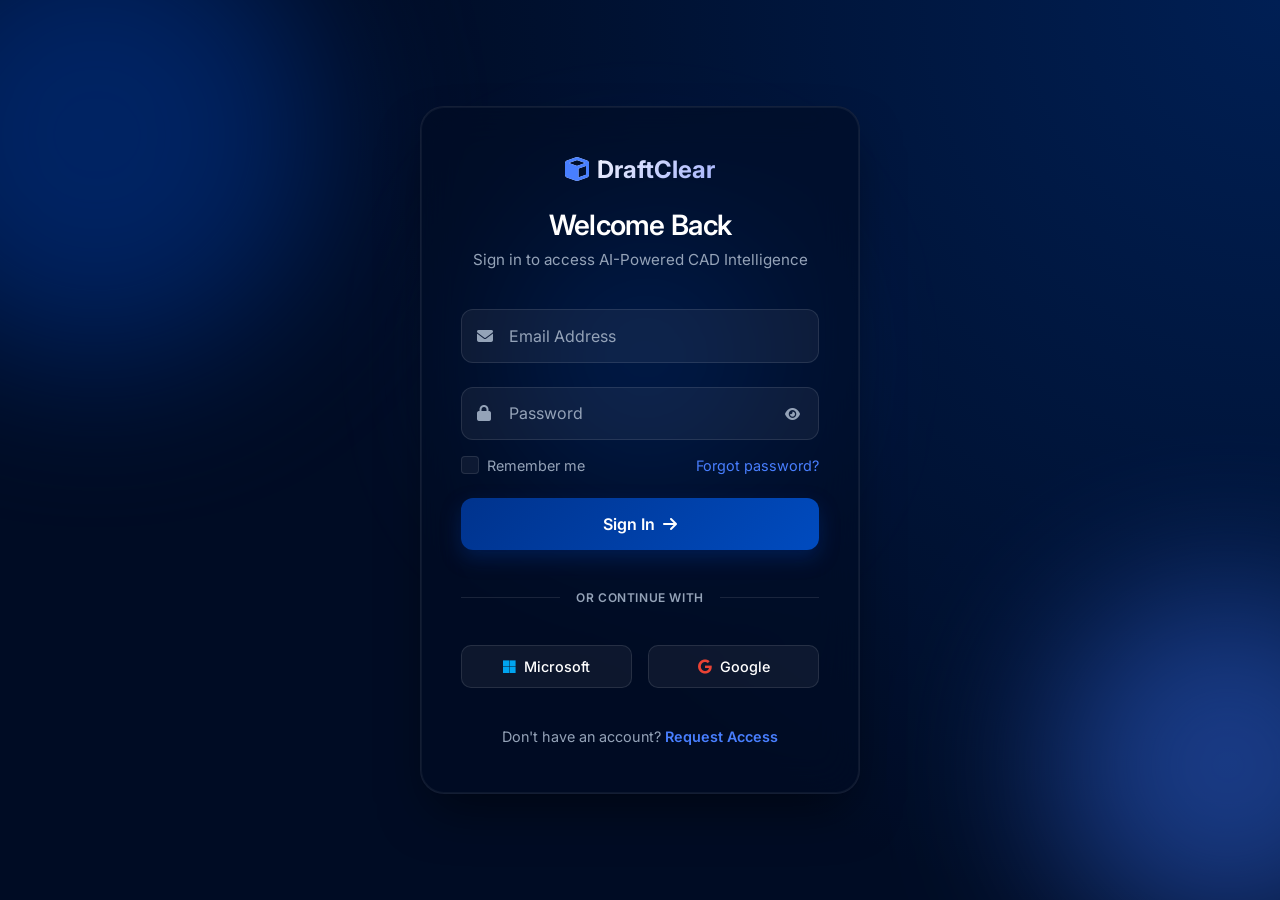
==== frontend/login.html @ b4e1c294 "Update frontend, API, orchestrator, converters, and add login page and tests Co-authored-by: Copilot" ====
<!DOCTYPE html>
<html lang="en">
<head>
    <meta charset="UTF-8">
    <meta name="viewport" content="width=device-width, initial-scale=1.0">
    <title>DraftClear - Login</title>
    <!-- Google Fonts -->
    <link href="https://fonts.googleapis.com/css2?family=Inter:wght@300;400;500;600;700&display=swap" rel="stylesheet">
    <!-- Font Awesome -->
    <link rel="stylesheet" href="https://cdnjs.cloudflare.com/ajax/libs/font-awesome/6.4.0/css/all.min.css">
    <link rel="stylesheet" href="login.css">
</head>
<body>
    <div class="login-wrapper">
        <div class="background-elements">
            <div class="shape shape-1"></div>
            <div class="shape shape-2"></div>
            <div class="shape shape-3"></div>
        </div>
        
        <div class="login-container">
            <div class="login-header">
                <div class="logo">
                    <i class="fas fa-cube"></i> DraftClear
                </div>
                <h2>Welcome Back</h2>
                <p>Sign in to access AI-Powered CAD Intelligence</p>
            </div>
            
            <form class="login-form" onsubmit="event.preventDefault(); window.location.href='index.html';">
                <div class="input-group">
                    <div class="input-icon">
                        <i class="fas fa-envelope"></i>
                    </div>
                    <input type="email" id="email" required autocomplete="email">
                    <label for="email">Email Address</label>
                </div>
                
                <div class="input-group">
                    <div class="input-icon">
                        <i class="fas fa-lock"></i>
                    </div>
                    <input type="password" id="password" required autocomplete="current-password">
                    <label for="password">Password</label>
                    <button type="button" class="toggle-password" id="togglePassword">
                        <i class="fas fa-eye"></i>
                    </button>
                </div>
                
                <div class="form-actions">
                    <label class="remember-me">
                        <input type="checkbox">
                        <span class="checkmark"></span>
                        Remember me
                    </label>
                    <a href="#" class="forgot-password">Forgot password?</a>
                </div>
                
                <button type="submit" class="submit-btn">
                    <span>Sign In</span>
                    <i class="fas fa-arrow-right"></i>
                </button>
                
                <div class="divider">
                    <span>OR CONTINUE WITH</span>
                </div>
                
                <div class="social-login">
                    <button type="button" class="social-btn">
                        <i class="fab fa-microsoft"></i> Microsoft
                    </button>
                    <button type="button" class="social-btn">
                        <i class="fab fa-google"></i> Google
                    </button>
                </div>
            </form>
            
            <div class="login-footer">
                <p>Don't have an account? <a href="#">Request Access</a></p>
            </div>
        </div>
    </div>
    
    <script>
        // Simple password toggle logic
        document.getElementById('togglePassword').addEventListener('click', function() {
            const passwordInput = document.getElementById('password');
            const icon = this.querySelector('i');
            
            if (passwordInput.type === 'password') {
                passwordInput.type = 'text';
                icon.classList.remove('fa-eye');
                icon.classList.add('fa-eye-slash');
            } else {
                passwordInput.type = 'password';
                icon.classList.remove('fa-eye-slash');
                icon.classList.add('fa-eye');
            }
        });
    </script>
</body>
</html>
---- frontend/login.css ----
:root {
    --kpmg-blue: #00338D;
    --navy-blue: #001f54;
    --dark-navy: #000c24;
    --light-blue: #2B59C3;
    --accent-blue: #487fff;
    --text-primary: #ffffff;
    --text-secondary: #94a3b8;
    --bg-input: rgba(255, 255, 255, 0.05);
    --border-color: rgba(255, 255, 255, 0.1);
    --glass-bg: rgba(0, 12, 36, 0.6);
    --glass-border: rgba(255, 255, 255, 0.08);
}

* {
    margin: 0;
    padding: 0;
    box-sizing: border-box;
    font-family: 'Inter', sans-serif;
}

body {
    background-color: var(--dark-navy);
    color: var(--text-primary);
    min-height: 100vh;
    overflow: hidden;
    position: relative;
    display: flex;
    justify-content: center;
    align-items: center;
}

/* Background Gradients and Shapes */
.login-wrapper {
    width: 100%;
    min-height: 100vh;
    display: flex;
    justify-content: center;
    align-items: center;
    position: relative;
    z-index: 1;
}

.background-elements {
    position: absolute;
    top: 0;
    left: 0;
    width: 100%;
    height: 100%;
    overflow: hidden;
    z-index: -1;
    background: radial-gradient(circle at top right, var(--navy-blue) 0%, var(--dark-navy) 60%);
}

.shape {
    position: absolute;
    filter: blur(80px);
    border-radius: 50%;
    opacity: 0.6;
    animation: float 20s infinite ease-in-out alternate;
}

.shape-1 {
    width: 50vh;
    height: 50vh;
    background: var(--kpmg-blue);
    top: -10vh;
    left: -10vw;
    animation-delay: 0s;
}

.shape-2 {
    width: 40vh;
    height: 40vh;
    background: var(--light-blue);
    bottom: -5vh;
    right: -10vw;
    animation-delay: -5s;
}

.shape-3 {
    width: 30vh;
    height: 30vh;
    background: #004bbf;
    top: 40%;
    left: 50%;
    transform: translate(-50%, -50%);
    animation-delay: -10s;
}

@keyframes float {
    0% { transform: translate(0, 0) scale(1); }
    50% { transform: translate(30px, 50px) scale(1.1); }
    100% { transform: translate(-30px, 20px) scale(0.9); }
}

/* Login Container */
.login-container {
    width: 100%;
    max-width: 440px;
    background: var(--glass-bg);
    backdrop-filter: blur(20px);
    -webkit-backdrop-filter: blur(20px);
    border: 1px solid var(--glass-border);
    border-radius: 24px;
    padding: 3rem 2.5rem;
    box-shadow: 0 25px 50px -12px rgba(0, 0, 0, 0.5), 0 0 0 1px rgba(255, 255, 255, 0.05) inset;
    transform: translateY(20px);
    opacity: 0;
    animation: slideUp 0.8s cubic-bezier(0.16, 1, 0.3, 1) forwards;
}

@keyframes slideUp {
    to {
        transform: translateY(0);
        opacity: 1;
    }
}

.login-header {
    text-align: center;
    margin-bottom: 2.5rem;
}

.logo {
    display: inline-flex;
    align-items: center;
    gap: 0.5rem;
    font-size: 1.5rem;
    font-weight: 700;
    margin-bottom: 1.5rem;
    background: linear-gradient(135deg, #ffffff 0%, #a5b4fc 100%);
    -webkit-background-clip: text;
    -webkit-text-fill-color: transparent;
}

.logo i {
    color: var(--accent-blue);
    -webkit-text-fill-color: initial;
}

.login-header h2 {
    font-size: 1.75rem;
    font-weight: 600;
    margin-bottom: 0.5rem;
    letter-spacing: -0.025em;
}

.login-header p {
    color: var(--text-secondary);
    font-size: 0.95rem;
}

/* Form Styles */
.login-form {
    display: flex;
    flex-direction: column;
    gap: 1.5rem;
}

.input-group {
    position: relative;
    width: 100%;
}

.input-icon {
    position: absolute;
    left: 1rem;
    top: 50%;
    transform: translateY(-50%);
    color: var(--text-secondary);
    transition: color 0.3s ease;
    z-index: 2;
}

.input-group input {
    width: 100%;
    background: var(--bg-input);
    border: 1px solid var(--border-color);
    border-radius: 12px;
    padding: 1.2rem 1rem 0.8rem 3rem;
    color: var(--text-primary);
    font-size: 1rem;
    outline: none;
    transition: all 0.3s ease;
}

.input-group input:focus {
    border-color: var(--accent-blue);
    background: rgba(255, 255, 255, 0.08);
    box-shadow: 0 0 0 4px rgba(72, 127, 255, 0.1);
}

.input-group input:focus ~ .input-icon,
.input-group input:valid ~ .input-icon {
    color: var(--accent-blue);
}

.input-group label {
    position: absolute;
    left: 3rem;
    top: 50%;
    transform: translateY(-50%);
    color: var(--text-secondary);
    font-size: 1rem;
    pointer-events: none;
    transition: all 0.3s cubic-bezier(0.16, 1, 0.3, 1);
}

/* This targets the label when input has value or is focused */
.input-group input:focus ~ label,
.input-group input:valid ~ label {
    top: 0.6rem;
    font-size: 0.75rem;
    color: var(--accent-blue);
}

.toggle-password {
    position: absolute;
    right: 1rem;
    top: 50%;
    transform: translateY(-50%);
    background: none;
    border: none;
    color: var(--text-secondary);
    cursor: pointer;
    padding: 0.2rem;
    transition: color 0.3s ease;
    outline: none;
}

.toggle-password:hover {
    color: var(--text-primary);
}

/* Actions: Remember & Forgot */
.form-actions {
    display: flex;
    justify-content: space-between;
    align-items: center;
    font-size: 0.9rem;
    margin-top: -0.5rem;
}

.remember-me {
    display: flex;
    align-items: center;
    cursor: pointer;
    color: var(--text-secondary);
    position: relative;
    user-select: none;
}

.remember-me input {
    position: absolute;
    opacity: 0;
    cursor: pointer;
    height: 0;
    width: 0;
}

.checkmark {
    height: 18px;
    width: 18px;
    background-color: var(--bg-input);
    border: 1px solid var(--border-color);
    border-radius: 4px;
    margin-right: 8px;
    display: inline-flex;
    justify-content: center;
    align-items: center;
    transition: all 0.2s ease;
}

.remember-me:hover input ~ .checkmark {
    border-color: var(--accent-blue);
}

.remember-me input:checked ~ .checkmark {
    background-color: var(--accent-blue);
    border-color: var(--accent-blue);
}

.checkmark:after {
    content: "";
    position: absolute;
    display: none;
    width: 4px;
    height: 8px;
    border: solid white;
    border-width: 0 2px 2px 0;
    transform: rotate(45deg) translate(-1px, -1px);
}

.remember-me input:checked ~ .checkmark:after {
    display: block;
}

.forgot-password {
    color: var(--accent-blue);
    text-decoration: none;
    transition: color 0.3s ease;
}

.forgot-password:hover {
    color: #7aa5ff;
}

/* Submit Button */
.submit-btn {
    width: 100%;
    background: linear-gradient(135deg, var(--kpmg-blue) 0%, #004bbf 100%);
    color: white;
    border: none;
    border-radius: 12px;
    padding: 1rem;
    font-size: 1rem;
    font-weight: 600;
    cursor: pointer;
    display: flex;
    justify-content: center;
    align-items: center;
    gap: 0.5rem;
    transition: all 0.3s ease;
    box-shadow: 0 8px 20px rgba(0, 51, 141, 0.4);
    position: relative;
    overflow: hidden;
}

.submit-btn::before {
    content: '';
    position: absolute;
    top: 0;
    left: -100%;
    width: 100%;
    height: 100%;
    background: linear-gradient(90deg, transparent, rgba(255, 255, 255, 0.2), transparent);
    transition: left 0.5s ease;
}

.submit-btn:hover {
    transform: translateY(-2px);
    box-shadow: 0 12px 25px rgba(0, 51, 141, 0.6);
}

.submit-btn:hover::before {
    left: 100%;
}

.submit-btn:active {
    transform: translateY(0);
}

.submit-btn i {
    transition: transform 0.3s ease;
}

.submit-btn:hover i {
    transform: translateX(4px);
}

/* Divider */
.divider {
    display: flex;
    align-items: center;
    text-align: center;
    margin: 1rem 0;
}

.divider::before, .divider::after {
    content: '';
    flex: 1;
    border-bottom: 1px solid var(--border-color);
}

.divider span {
    padding: 0 1rem;
    color: var(--text-secondary);
    font-size: 0.75rem;
    font-weight: 600;
    letter-spacing: 0.05em;
}

/* Social Login */
.social-login {
    display: grid;
    grid-template-columns: 1fr 1fr;
    gap: 1rem;
}

.social-btn {
    background: var(--bg-input);
    border: 1px solid var(--border-color);
    color: var(--text-primary);
    padding: 0.75rem;
    border-radius: 10px;
    font-size: 0.9rem;
    font-weight: 500;
    cursor: pointer;
    display: flex;
    justify-content: center;
    align-items: center;
    gap: 0.5rem;
    transition: all 0.3s ease;
}

.social-btn:hover {
    background: rgba(255, 255, 255, 0.1);
    transform: translateY(-2px);
}

.social-btn i.fa-microsoft {
    color: #00a4ef;
}

.social-btn i.fa-google {
    color: #ea4335;
}

/* Footer */
.login-footer {
    margin-top: 2.5rem;
    text-align: center;
    color: var(--text-secondary);
    font-size: 0.9rem;
}

.login-footer a {
    color: var(--accent-blue);
    text-decoration: none;
    font-weight: 600;
    transition: color 0.3s ease;
}

.login-footer a:hover {
    color: #7aa5ff;
}

@media (max-width: 480px) {
    .login-container {
        padding: 2rem 1.5rem;
        border-radius: 20px;
        margin: 1rem;
    }
    
    .social-login {
        grid-template-columns: 1fr;
    }
}
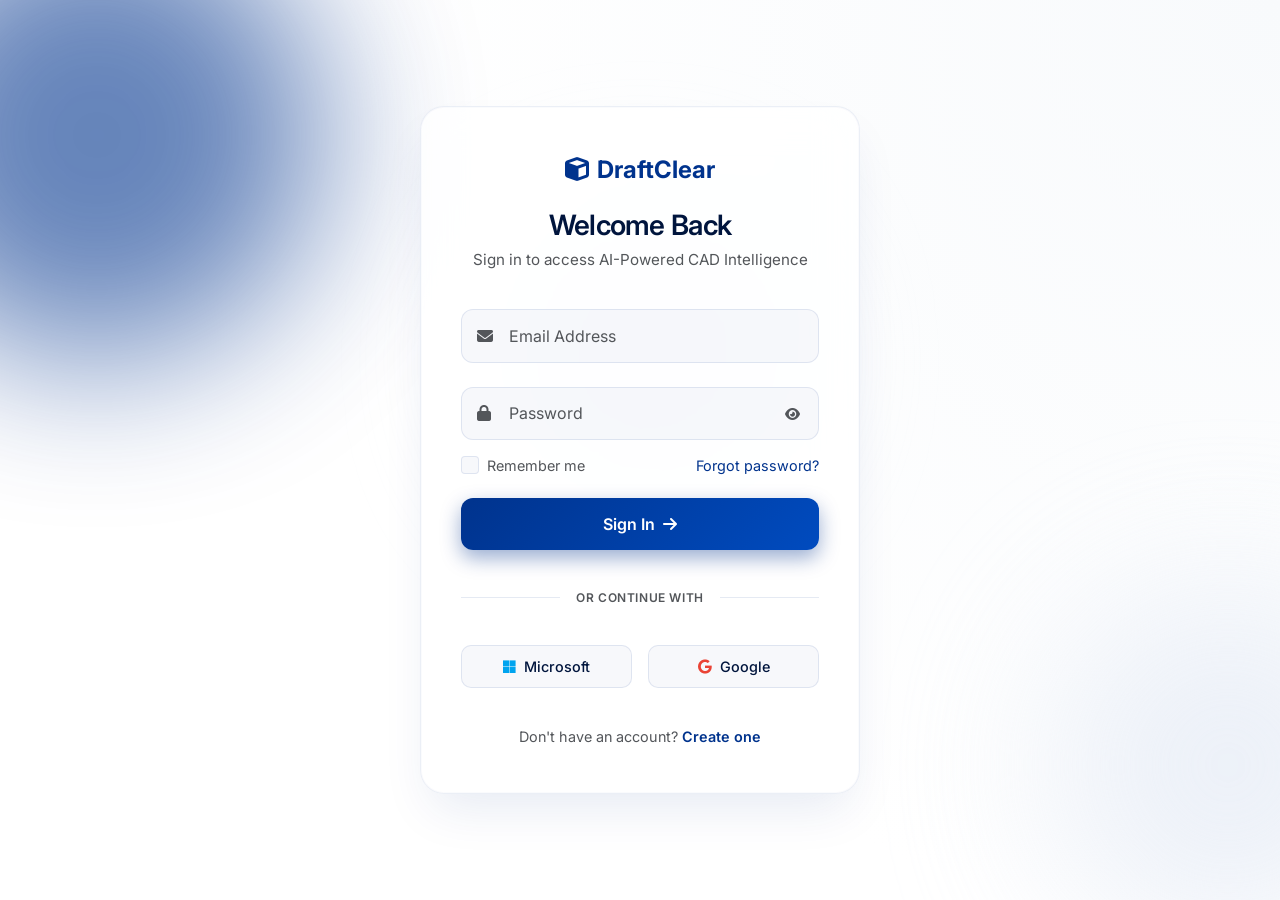
==== commit 7ef07104: "feat: integrate Google Sign-In support" ====
--- a/frontend/login.html
+++ b/frontend/login.html
@@ -9,6 +9,11 @@
     <!-- Font Awesome -->
     <link rel="stylesheet" href="https://cdnjs.cloudflare.com/ajax/libs/font-awesome/6.4.0/css/all.min.css">
     <link rel="stylesheet" href="login.css">
+    <!-- Google Identity Services -->
+    <script src="https://accounts.google.com/gsi/client" async defer></script>
+    <style>
+        .error-msg { color: #ea4335; font-size: 0.85rem; margin-top: 0.5rem; text-align: center; display: none;}
+    </style>
 </head>
 <body>
     <div class="login-wrapper">
@@ -27,7 +32,7 @@
                 <p>Sign in to access AI-Powered CAD Intelligence</p>
             </div>
             
-            <form class="login-form" onsubmit="event.preventDefault(); window.location.href='index.html';">
+            <form class="login-form" id="loginForm">
                 <div class="input-group">
                     <div class="input-icon">
                         <i class="fas fa-envelope"></i>
@@ -55,8 +60,10 @@
                     </label>
                     <a href="#" class="forgot-password">Forgot password?</a>
                 </div>
+
+                <div id="errorMsg" class="error-msg"></div>
                 
-                <button type="submit" class="submit-btn">
+                <button type="submit" class="submit-btn" id="submitBtn">
                     <span>Sign In</span>
                     <i class="fas fa-arrow-right"></i>
                 </button>
@@ -69,19 +76,65 @@
                     <button type="button" class="social-btn">
                         <i class="fab fa-microsoft"></i> Microsoft
                     </button>
-                    <button type="button" class="social-btn">
+                    <button type="button" class="social-btn" id="googleSignInBtn">
                         <i class="fab fa-google"></i> Google
                     </button>
                 </div>
             </form>
             
             <div class="login-footer">
-                <p>Don't have an account? <a href="#">Request Access</a></p>
+                <p>Don't have an account? <a href="signup.html">Create one</a></p>
             </div>
         </div>
     </div>
     
     <script>
+        window.addEventListener('load', function () {
+            // Initialize Google Identity Services
+            google.accounts.id.initialize({
+                client_id: "54971492714-d98cr61k8dpegc35ud7ahs1s2sblvrr8.apps.googleusercontent.com",
+                callback: handleGoogleResponse
+            });
+
+            // Attach to custom button
+            const googleBtn = document.getElementById('googleSignInBtn');
+            if (googleBtn) {
+                googleBtn.addEventListener('click', () => {
+                    google.accounts.id.prompt(); 
+                });
+            }
+        });
+
+        async function handleGoogleResponse(response) {
+            const errorMsg = document.getElementById('errorMsg');
+            const submitBtn = document.getElementById('submitBtn');
+            errorMsg.style.display = 'none';
+            submitBtn.disabled = true;
+            submitBtn.innerHTML = '<i class="fas fa-spinner fa-spin"></i> Signing in...';
+
+            try {
+                const res = await fetch('/api/auth/google', {
+                    method: 'POST',
+                    headers: { 'Content-Type': 'application/json' },
+                    body: JSON.stringify({ token: response.credential })
+                });
+
+                if (res.ok) {
+                    const data = await res.json();
+                    localStorage.setItem('dc_token', data.access_token);
+                    window.location.href = 'index.html';
+                } else {
+                    const data = await res.json();
+                    throw new Error(data.detail || "Google Sign-In failed");
+                }
+            } catch (err) {
+                errorMsg.textContent = err.message;
+                errorMsg.style.display = 'block';
+                submitBtn.disabled = false;
+                submitBtn.innerHTML = '<span>Sign In</span><i class="fas fa-arrow-right"></i>';
+            }
+        }
+
         // Simple password toggle logic
         document.getElementById('togglePassword').addEventListener('click', function() {
             const passwordInput = document.getElementById('password');
@@ -97,6 +150,45 @@
                 icon.classList.add('fa-eye');
             }
         });
+        // Form submission
+        document.getElementById('loginForm').addEventListener('submit', async (e) => {
+            e.preventDefault();
+            const email = document.getElementById('email').value;
+            const password = document.getElementById('password').value;
+            const errorMsg = document.getElementById('errorMsg');
+            const submitBtn = document.getElementById('submitBtn');
+
+            errorMsg.style.display = 'none';
+            submitBtn.disabled = true;
+            submitBtn.innerHTML = '<i class="fas fa-spinner fa-spin"></i> Signing in...';
+
+            try {
+                // OAuth2PasswordRequestForm needs form data, NOT application/json
+                const formData = new URLSearchParams();
+                formData.append('username', email);
+                formData.append('password', password);
+
+                const response = await fetch('/api/auth/login', {
+                    method: 'POST',
+                    headers: { 'Content-Type': 'application/x-www-form-urlencoded' },
+                    body: formData.toString()
+                });
+
+                if (response.ok) {
+                    const data = await response.json();
+                    localStorage.setItem('dc_token', data.access_token);
+                    window.location.href = 'index.html';
+                } else {
+                    const data = await response.json();
+                    throw new Error(data.detail || "Login failed");
+                }
+            } catch (err) {
+                errorMsg.textContent = err.message;
+                errorMsg.style.display = 'block';
+                submitBtn.disabled = false;
+                submitBtn.innerHTML = '<span>Sign In</span><i class="fas fa-arrow-right"></i>';
+            }
+        });
     </script>
 </body>
 </html>
--- a/frontend/login.css
+++ b/frontend/login.css
@@ -1,15 +1,15 @@
 :root {
     --kpmg-blue: #00338D;
-    --navy-blue: #001f54;
-    --dark-navy: #000c24;
-    --light-blue: #2B59C3;
-    --accent-blue: #487fff;
-    --text-primary: #ffffff;
-    --text-secondary: #94a3b8;
-    --bg-input: rgba(255, 255, 255, 0.05);
-    --border-color: rgba(255, 255, 255, 0.1);
-    --glass-bg: rgba(0, 12, 36, 0.6);
-    --glass-border: rgba(255, 255, 255, 0.08);
+    --navy-blue: #F0F4F8;         /* Light blue-grey background */
+    --dark-navy: #FFFFFF;         /* White background */
+    --light-blue: #E1E8F4;        /* Very light blue */
+    --accent-blue: #00338D;       /* KPMG Blue as accent */
+    --text-primary: #00153D;      /* Dark navy text */
+    --text-secondary: #53565A;    /* Muted grey text */
+    --bg-input: rgba(0, 51, 141, 0.03);
+    --border-color: rgba(0, 51, 141, 0.1);
+    --glass-bg: rgba(255, 255, 255, 0.8);
+    --glass-border: rgba(0, 51, 141, 0.08);
 }
 
 * {
@@ -20,7 +20,7 @@
 }
 
 body {
-    background-color: var(--dark-navy);
+    background-color: #FFFFFF;
     color: var(--text-primary);
     min-height: 100vh;
     overflow: hidden;
@@ -49,7 +49,7 @@
     height: 100%;
     overflow: hidden;
     z-index: -1;
-    background: radial-gradient(circle at top right, var(--navy-blue) 0%, var(--dark-navy) 60%);
+    background: radial-gradient(circle at top right, #F8FAFC 0%, var(--dark-navy) 60%);
 }
 
 .shape {
@@ -81,7 +81,7 @@
 .shape-3 {
     width: 30vh;
     height: 30vh;
-    background: #004bbf;
+    background: #F1F5F9;
     top: 40%;
     left: 50%;
     transform: translate(-50%, -50%);
@@ -104,7 +104,7 @@
     border: 1px solid var(--glass-border);
     border-radius: 24px;
     padding: 3rem 2.5rem;
-    box-shadow: 0 25px 50px -12px rgba(0, 0, 0, 0.5), 0 0 0 1px rgba(255, 255, 255, 0.05) inset;
+    box-shadow: 0 25px 50px -12px rgba(0, 51, 141, 0.1), 0 0 0 1px rgba(0, 51, 141, 0.02) inset;
     transform: translateY(20px);
     opacity: 0;
     animation: slideUp 0.8s cubic-bezier(0.16, 1, 0.3, 1) forwards;
@@ -129,9 +129,7 @@
     font-size: 1.5rem;
     font-weight: 700;
     margin-bottom: 1.5rem;
-    background: linear-gradient(135deg, #ffffff 0%, #a5b4fc 100%);
-    -webkit-background-clip: text;
-    -webkit-text-fill-color: transparent;
+    color: var(--kpmg-blue);
 }
 
 .logo i {
@@ -230,7 +228,7 @@
 }
 
 .toggle-password:hover {
-    color: var(--text-primary);
+    color: var(--kpmg-blue);
 }
 
 /* Actions: Remember & Forgot */
@@ -386,6 +384,7 @@
     display: grid;
     grid-template-columns: 1fr 1fr;
     gap: 1rem;
+    width: 100%;
 }
 
 .social-btn {
